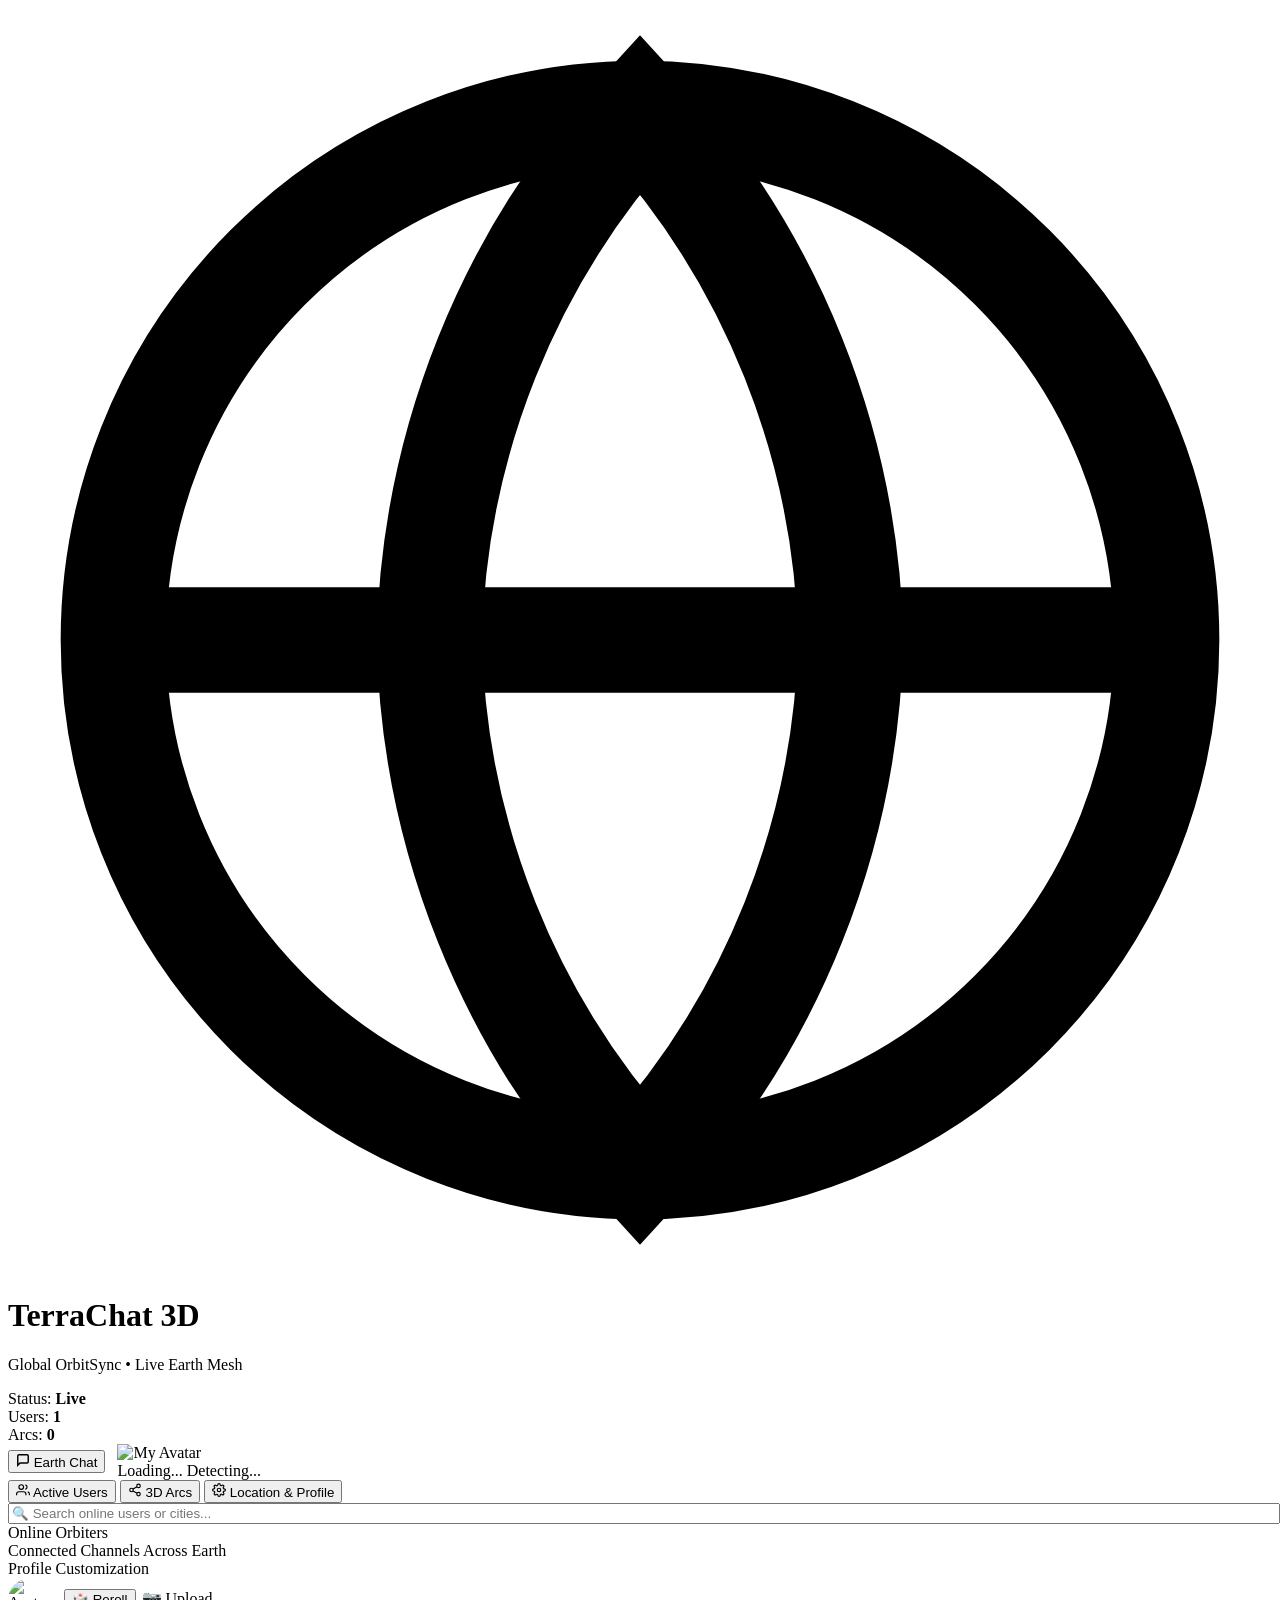
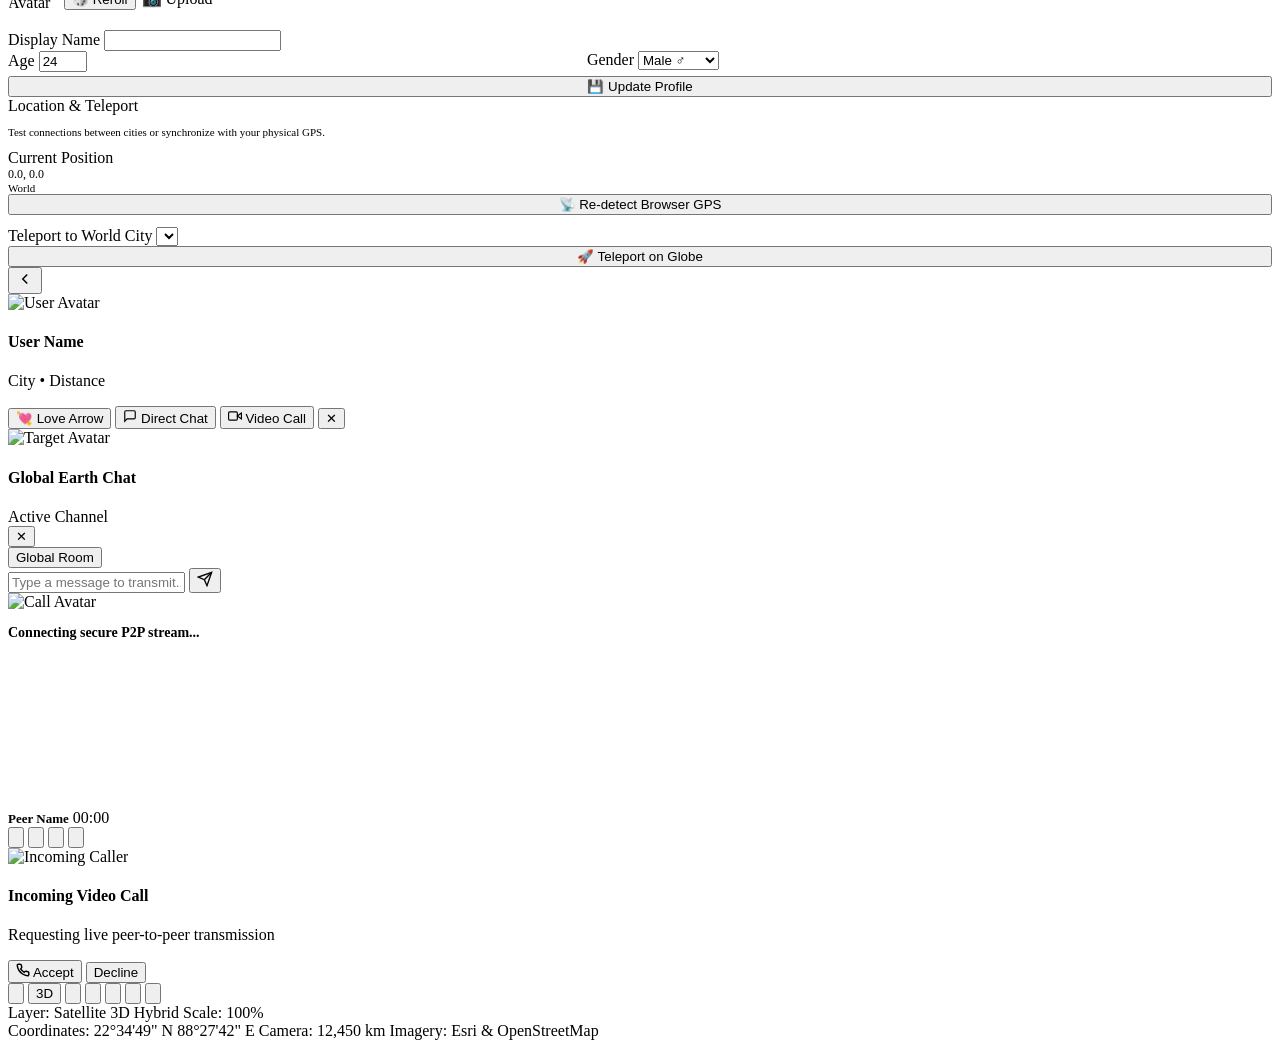
==== src/main/resources/templates/index.html @ a9d23e07 "first commit" ====
<!DOCTYPE html>
<html lang="en" xmlns:th="http://www.thymeleaf.org">
<head>
  <meta charset="UTF-8">
  <meta name="viewport" content="width=device-width, initial-scale=1.0">
  <title>TerraChat 3D • Live Earth WebChat & Video Call</title>
  <meta name="description" content="Real-time 3D Earth globe communication web app with live GPS/IP user pins, animated connection arcs, private text chat, and WebRTC video calling.">

  <!-- Google Fonts -->
  <link rel="preconnect" href="https://fonts.googleapis.com">
  <link rel="preconnect" href="https://fonts.gstatic.com" crossorigin>
  <link href="https://fonts.googleapis.com/css2?family=JetBrains+Mono:wght@400;600;700&family=Outfit:wght@300;400;500;600;700;800&display=swap" rel="stylesheet">

  <!-- MapLibre GL CSS for 3D Globe -->
  <link rel="stylesheet" href="https://unpkg.com/maplibre-gl@5.1.0/dist/maplibre-gl.css">

  <!-- App Stylesheet -->
  <link rel="stylesheet" th:href="@{/css/app.css?v=love8}" href="/css/app.css?v=love8">
</head>
<body>

  <!-- Background Space Canvas -->
  <div id="stars-bg"></div>

  <!-- 3D Globe WebGL Container -->
  <div id="globe-container"></div>

  <!-- UI Overlay Layer -->
  <div class="ui-layer">

    <!-- Top Header Navigation Bar -->
    <header class="header-bar pointer-auto">
      <div class="brand-section">
        <div class="brand-icon-wrap">
          <svg viewBox="0 0 24 24" fill="none" stroke="currentColor" stroke-width="2">
            <circle cx="12" cy="12" r="10"></circle>
            <line x1="2" y1="12" x2="22" y2="12"></line>
            <path d="M12 2a15.3 15.3 0 0 1 4 10 15.3 15.3 0 0 1-4 10 15.3 15.3 0 0 1-4-10 15.3 15.3 0 0 1 4-10z"></path>
          </svg>
        </div>
        <div>
          <h1 class="brand-title">TerraChat 3D</h1>
          <p class="brand-tagline">Global OrbitSync • Live Earth Mesh</p>
        </div>
      </div>

      <!-- Stats Indicators -->
      <div class="header-stats">
        <div class="stat-pill" title="Active WebSocket Connection">
          <div id="ws-conn-indicator" class="stat-indicator live"></div>
          <span>Status: <strong class="stat-value">Live</strong></span>
        </div>
        <div class="stat-pill" title="Live Users on Earth">
          <div class="stat-indicator live"></div>
          <span>Users: <strong id="count-online-users" class="stat-value" th:text="${totalUsers}">1</strong></span>
        </div>
        <div class="stat-pill" title="Active 3D Connection Arcs">
          <div class="stat-indicator arcs"></div>
          <span>Arcs: <strong id="count-active-links" class="stat-value" th:text="${totalLinks}">0</strong></span>
        </div>
      </div>

      <!-- Right Header Actions -->
      <div style="display: flex; align-items: center; gap: 12px;">
        <button id="btn-open-global-chat" class="btn btn-primary btn-sm" title="Open Global Earth Chat">
          <svg width="14" height="14" viewBox="0 0 24 24" fill="none" stroke="currentColor" stroke-width="2.5">
            <path d="M21 15a2 2 0 0 1-2 2H7l-4 4V5a2 2 0 0 1 2-2h14a2 2 0 0 1 2 2z"></path>
          </svg>
          Earth Chat
        </button>

        <div class="my-profile-pill" id="header-my-profile" title="Click to view/edit your identity">
          <img id="my-avatar-top" src="" alt="My Avatar">
          <div class="user-info">
            <span id="my-name-top" class="user-name">Loading...</span>
            <span id="my-city-top" class="user-city">Detecting...</span>
          </div>
        </div>
      </div>
    </header>

    <!-- Left Collapsible Sidebar / HUD Drawer -->
    <aside class="sidebar-panel pointer-auto" id="sidebar-panel">
      <!-- Sidebar Navigation Tabs -->
      <nav class="sidebar-tabs">
        <button class="sidebar-tab active" data-tab="tab-users">
          <svg width="14" height="14" viewBox="0 0 24 24" fill="none" stroke="currentColor" stroke-width="2">
            <path d="M17 21v-2a4 4 0 0 0-4-4H5a4 4 0 0 0-4 4v2"></path>
            <circle cx="9" cy="7" r="4"></circle>
            <path d="M23 21v-2a4 4 0 0 0-3-3.87"></path>
            <path d="M16 3.13a4 4 0 0 1 0 7.75"></path>
          </svg>
          Active Users
        </button>
        <button class="sidebar-tab" data-tab="tab-links">
          <svg width="14" height="14" viewBox="0 0 24 24" fill="none" stroke="currentColor" stroke-width="2">
            <circle cx="18" cy="5" r="3"></circle>
            <circle cx="6" cy="12" r="3"></circle>
            <circle cx="18" cy="19" r="3"></circle>
            <line x1="8.59" y1="13.51" x2="15.42" y2="17.49"></line>
            <line x1="15.41" y1="6.51" x2="8.59" y2="10.49"></line>
          </svg>
          3D Arcs
        </button>
        <button class="sidebar-tab" data-tab="tab-profile">
          <svg width="14" height="14" viewBox="0 0 24 24" fill="none" stroke="currentColor" stroke-width="2">
            <circle cx="12" cy="12" r="3"></circle>
            <path d="M19.4 15a1.65 1.65 0 0 0 .33 1.82l.06.06a2 2 0 0 1 0 2.83 2 2 0 0 1-2.83 0l-.06-.06a1.65 1.65 0 0 0-1.82-.33 1.65 1.65 0 0 0-1 1.51V21a2 2 0 0 1-2 2 2 2 0 0 1-2-2v-.09A1.65 1.65 0 0 0 9 19.4a1.65 1.65 0 0 0-1.82.33l-.06.06a2 2 0 0 1-2.83 0 2 2 0 0 1 0-2.83l.06-.06a1.65 1.65 0 0 0 .33-1.82 1.65 1.65 0 0 0-1.51-1H3a2 2 0 0 1-2-2 2 2 0 0 1 2-2h.09A1.65 1.65 0 0 0 4.6 9a1.65 1.65 0 0 0-.33-1.82l-.06-.06a2 2 0 0 1 0-2.83 2 2 0 0 1 2.83 0l.06.06a1.65 1.65 0 0 0 1.82.33H9a1.65 1.65 0 0 0 1-1.51V3a2 2 0 0 1 2-2 2 2 0 0 1 2 2v.09a1.65 1.65 0 0 0 1 1.51 1.65 1.65 0 0 0 1.82-.33l.06-.06a2 2 0 0 1 2.83 0 2 2 0 0 1 0 2.83l-.06.06a1.65 1.65 0 0 0-.33 1.82V9a1.65 1.65 0 0 0 1.51 1H21a2 2 0 0 1 2 2 2 2 0 0 1-2 2h-.09a1.65 1.65 0 0 0-1.51 1z"></path>
          </svg>
          Location & Profile
        </button>
      </nav>

      <!-- TAB 1: Active Users -->
      <div class="tab-content active" id="tab-users">
        <div>
          <input type="text" id="user-search-input" class="form-input" style="width:100%;" placeholder="🔍 Search online users or cities...">
        </div>
        <div class="section-title">Online Orbiters</div>
        <div id="user-list-container" class="user-list">
          <!-- Populated dynamically via app.js -->
        </div>
      </div>

      <!-- TAB 2: Active 3D Arcs (Links) -->
      <div class="tab-content" id="tab-links">
        <div class="section-title">Connected Channels Across Earth</div>
        <div id="link-list-container" class="link-list">
          <!-- Populated dynamically via app.js -->
        </div>
      </div>

      <!-- TAB 3: Location & Profile Teleport -->
      <div class="tab-content" id="tab-profile">
        <div class="teleport-card">
          <div class="section-title">Profile Customization</div>
          <div style="display: flex; align-items: center; gap: 12px; margin-bottom: 8px;">
            <img id="profile-avatar-img" src="" alt="Avatar" style="width: 44px; height: 44px; border-radius: 50%; border: 2px solid var(--accent-cyan); object-fit: cover;">
            <div style="display: flex; gap: 6px;">
              <button id="btn-random-avatar" class="btn btn-secondary btn-sm" title="Reroll Avatar">🎲 Reroll</button>
              <label class="btn btn-secondary btn-sm" style="margin:0; cursor:pointer;" title="Upload custom photo">
                📷 Upload
                <input type="file" id="profile-file-upload" accept="image/*" style="display: none;">
              </label>
            </div>
          </div>
          <div class="form-group">
            <label class="form-label" for="profile-name-input">Display Name</label>
            <input type="text" id="profile-name-input" class="form-input" maxlength="24">
          </div>
          <div style="display: flex; gap: 8px;">
            <div class="form-group" style="flex: 1;">
              <label class="form-label" for="profile-age-input">Age</label>
              <input type="number" id="profile-age-input" class="form-input" min="18" max="99" value="24">
            </div>
            <div class="form-group" style="flex: 1.2;">
              <label class="form-label" for="profile-gender-select">Gender</label>
              <select id="profile-gender-select" class="form-select">
                <option value="MALE">Male ♂</option>
                <option value="FEMALE">Female ♀</option>
              </select>
            </div>
          </div>
          <button id="btn-save-profile" class="btn btn-primary btn-sm" style="width: 100%; margin-top: 4px;">💾 Update Profile</button>
        </div>

        <div class="teleport-card">
          <div class="section-title">Location & Teleport</div>
          <p style="font-size: 11px; color: var(--text-secondary);">
            Test connections between cities or synchronize with your physical GPS.
          </p>
          <div class="form-group">
            <span class="form-label">Current Position</span>
            <div style="font-family: var(--font-mono); font-size: 12px; color: var(--accent-cyan);" id="profile-coords-display">0.0, 0.0</div>
            <div style="font-size: 11px; color: var(--text-muted);" id="profile-city-display">World</div>
          </div>
          <button id="btn-detect-gps" class="btn btn-secondary btn-sm" style="width: 100%;">
            📡 Re-detect Browser GPS
          </button>
          <hr style="border: none; border-top: 1px solid var(--border-subtle); margin: 6px 0;">
          <div class="form-group">
            <label class="form-label" for="select-teleport-city">Teleport to World City</label>
            <select id="select-teleport-city" class="form-select">
              <!-- Populated dynamically with global cities -->
            </select>
          </div>
          <button id="btn-teleport" class="btn btn-primary btn-sm" style="width: 100%;">
            🚀 Teleport on Globe
          </button>
        </div>
      </div>
    </aside>

    <!-- Sidebar Toggle Button -->
    <button class="sidebar-toggle-btn pointer-auto" id="sidebar-toggle-btn" title="Toggle Navigation Panel">
      <svg width="18" height="18" viewBox="0 0 24 24" fill="none" stroke="currentColor" stroke-width="2">
        <polyline points="15 18 9 12 15 6"></polyline>
      </svg>
    </button>

    <!-- Floating Target User Focus Modal (when user clicks pin on globe) -->
    <div class="target-focus-modal pointer-auto" id="target-focus-modal">
      <div class="target-modal-profile">
        <img id="target-modal-avatar" class="target-modal-avatar" src="" alt="User Avatar">
        <div class="target-modal-details">
          <h4 id="target-modal-name">User Name</h4>
          <p id="target-modal-location">City • Distance</p>
        </div>
      </div>
      <div class="target-modal-actions">
        <button id="target-modal-love-btn" class="btn btn-love btn-sm" title="Shoot Cupid Love Arrow">
          💘 Love Arrow
        </button>
        <button id="target-modal-chat-btn" class="btn btn-secondary btn-sm">
          <svg width="14" height="14" viewBox="0 0 24 24" fill="none" stroke="currentColor" stroke-width="2">
            <path d="M21 15a2 2 0 0 1-2 2H7l-4 4V5a2 2 0 0 1 2-2h14a2 2 0 0 1 2 2z"></path>
          </svg>
          Direct Chat
        </button>
        <button id="target-modal-call-btn" class="btn btn-video btn-sm">
          <svg width="14" height="14" viewBox="0 0 24 24" fill="none" stroke="currentColor" stroke-width="2">
            <polygon points="23 7 16 12 23 17 23 7"></polygon>
            <rect x="1" y="5" width="15" height="14" rx="2" ry="2"></rect>
          </svg>
          Video Call
        </button>
        <button id="target-modal-close-btn" class="btn btn-secondary btn-sm btn-icon" title="Dismiss">
          ✕
        </button>
      </div>
    </div>

    <!-- Chat Drawer / Dock (Right Side) -->
    <div class="chat-drawer pointer-auto" id="chat-drawer">
      <div class="chat-header">
        <div class="chat-target-info">
          <img id="chat-target-avatar" class="chat-target-avatar" src="" alt="Target Avatar">
          <div class="chat-target-text">
            <h4 id="chat-target-name">Global Earth Chat</h4>
            <span id="chat-target-sub">Active Channel</span>
          </div>
        </div>
        <button class="chat-close-btn" id="chat-close-btn" title="Close Chat">✕</button>
      </div>

      <div class="chat-tabs">
        <button class="chat-tab-btn active" id="chat-tab-global">Global Room</button>
        <button class="chat-tab-btn" id="chat-tab-direct" style="display: none;">Direct</button>
      </div>

      <div class="chat-messages-container" id="chat-messages-container">
        <!-- Message bubbles populated here -->
      </div>

      <div class="chat-input-box">
        <input type="text" id="chat-input-field" class="chat-input-field" placeholder="Type a message to transmit..." autocomplete="off">
        <button id="chat-send-btn" class="btn btn-primary btn-icon" title="Send Message">
          <svg width="16" height="16" viewBox="0 0 24 24" fill="none" stroke="currentColor" stroke-width="2">
            <line x1="22" y1="2" x2="11" y2="13"></line>
            <polygon points="22 2 15 22 11 13 2 9 22 2"></polygon>
          </svg>
        </button>
      </div>
    </div>

    <!-- WebRTC Video Call Floating Modal -->
    <div class="video-call-modal pointer-auto" id="video-call-modal">
      <div class="video-viewport">
        <!-- Remote Video Stream -->
        <video id="remote-video" autoplay playsinline style="display: none;"></video>

        <!-- Placeholder when waiting for remote video -->
        <div class="video-placeholder" id="remote-placeholder">
          <img class="video-placeholder-avatar" src="https://api.dicebear.com/7.x/bottts/svg?seed=OrbitCall" alt="Call Avatar">
          <p style="font-size: 14px; font-weight: 600;">Connecting secure P2P stream...</p>
        </div>

        <!-- Local Video PiP Preview -->
        <div class="local-video-pip">
          <video id="local-video" autoplay playsinline muted></video>
        </div>

        <!-- Top In-Call Header -->
        <div class="video-header">
          <div class="call-peer-info">
            <span id="call-peer-name" style="font-weight: 600; font-size: 13px;">Peer Name</span>
            <span id="call-timer" class="call-timer">00:00</span>
          </div>
        </div>
      </div>

      <!-- Bottom In-Call Controls -->
      <div class="video-controls-bar">
        <button class="video-ctrl-btn" id="btn-mute-audio" title="Mute/Unmute Audio">
          <svg viewBox="0 0 24 24" fill="none" stroke="currentColor" stroke-width="2">
            <path d="M12 1a3 3 0 0 0-3 3v8a3 3 0 0 0 6 0V4a3 3 0 0 0-3-3z"></path>
            <path d="M19 10v2a7 7 0 0 1-14 0v-2"></path>
            <line x1="12" y1="19" x2="12" y2="23"></line>
            <line x1="8" y1="23" x2="16" y2="23"></line>
          </svg>
        </button>

        <button class="video-ctrl-btn" id="btn-toggle-video" title="Toggle Camera">
          <svg viewBox="0 0 24 24" fill="none" stroke="currentColor" stroke-width="2">
            <polygon points="23 7 16 12 23 17 23 7"></polygon>
            <rect x="1" y="5" width="15" height="14" rx="2" ry="2"></rect>
          </svg>
        </button>

        <button class="video-ctrl-btn" id="btn-screen-share" title="Share Screen">
          <svg viewBox="0 0 24 24" fill="none" stroke="currentColor" stroke-width="2">
            <rect x="2" y="3" width="20" height="14" rx="2" ry="2"></rect>
            <line x1="8" y1="21" x2="16" y2="21"></line>
            <line x1="12" y1="17" x2="12" y2="21"></line>
          </svg>
        </button>

        <button class="video-ctrl-btn end-call" id="btn-end-call" title="End Call">
          <svg viewBox="0 0 24 24" fill="none" stroke="currentColor" stroke-width="2">
            <path d="M10.68 13.31a16 16 0 0 0 3.41 2.6l1.27-1.27a2 2 0 0 1 2.11-.45 12.84 12.84 0 0 0 2.81.7 2 2 0 0 1 1.72 2v3a2 2 0 0 1-2.18 2 19.79 19.79 0 0 1-8.63-3.07 19.42 19.42 0 0 1-3.33-2.67m-2.67-3.34a19.79 19.79 0 0 1-3.07-8.63A2 2 0 0 1 4.11 2h3a2 2 0 0 1 2 1.72 12.84 12.84 0 0 0 .7 2.81 2 2 0 0 1-.45 2.11L8.09 9.91"></path>
            <line x1="23" y1="1" x2="1" y2="23"></line>
          </svg>
        </button>
      </div>
    </div>

    <!-- Incoming Call Alert Modal -->
    <div class="incoming-call-modal pointer-auto" id="incoming-call-modal">
      <img id="incoming-caller-avatar" class="incoming-caller-avatar" src="" alt="Incoming Caller">
      <div class="incoming-caller-info">
        <h4 id="incoming-caller-name">Incoming Video Call</h4>
        <p id="incoming-caller-location">Requesting live peer-to-peer transmission</p>
      </div>
      <div class="incoming-actions">
        <button id="btn-accept-call" class="btn btn-video btn-sm">
          <svg width="14" height="14" viewBox="0 0 24 24" fill="none" stroke="currentColor" stroke-width="2.5">
            <path d="M22 16.92v3a2 2 0 0 1-2.18 2 19.79 19.79 0 0 1-8.63-3.07 19.5 19.5 0 0 1-6-6 19.79 19.79 0 0 1-3.07-8.67A2 2 0 0 1 4.11 2h3a2 2 0 0 1 2 1.72 12.84 12.84 0 0 0 .7 2.81 2 2 0 0 1-.45 2.11L8.09 9.91a16 16 0 0 0 6 6l1.27-1.27a2 2 0 0 1 2.11-.45 12.84 12.84 0 0 0 2.81.7A2 2 0 0 1 22 16.92z"></path>
          </svg>
          Accept
        </button>
        <button id="btn-reject-call" class="btn btn-danger btn-sm">
          Decline
        </button>
      </div>
    </div>

    <!-- Google Earth Navigation Controls (Bottom-Right) -->
    <div class="earth-nav-controls pointer-auto">
      <div class="earth-control-group">
        <button class="earth-ctrl-btn" id="earth-ctrl-compass" title="Orient North / Reset Bearing">
          <svg viewBox="0 0 24 24" fill="none" stroke="currentColor" stroke-width="2">
            <polygon points="12 2 19 21 12 17 5 21 12 2"></polygon>
          </svg>
        </button>
        <button class="earth-ctrl-btn" id="earth-ctrl-3d" title="Toggle 2D / 3D Perspective">
          3D
        </button>
        <button class="earth-ctrl-btn active" id="earth-ctrl-spin" title="Toggle Earth Auto-Rotation">
          <svg viewBox="0 0 24 24" fill="none" stroke="currentColor" stroke-width="2">
            <path d="M21.5 2v6h-6M21.34 15.57a10 10 0 1 1-.57-8.38l5.67-5.67"></path>
          </svg>
        </button>
        <button class="earth-ctrl-btn" id="earth-ctrl-layers" title="Switch Layer (Satellite Hybrid / Satellite / OSM / Night)">
          <svg viewBox="0 0 24 24" fill="none" stroke="currentColor" stroke-width="2">
            <polygon points="12 2 2 7 12 12 22 7 12 2"></polygon>
            <polyline points="2 17 12 22 22 17"></polyline>
            <polyline points="2 12 12 17 22 12"></polyline>
          </svg>
        </button>
        <button class="earth-ctrl-btn" id="earth-ctrl-my-loc" title="Focus My Location">
          <svg viewBox="0 0 24 24" fill="none" stroke="currentColor" stroke-width="2">
            <circle cx="12" cy="12" r="3"></circle>
            <path d="M12 2v3m0 14v3M2 12h3m14 0h3"></path>
          </svg>
        </button>
        <button class="earth-ctrl-btn" id="earth-ctrl-zoomin" title="Zoom In (+)">
          <svg viewBox="0 0 24 24" fill="none" stroke="currentColor" stroke-width="2">
            <line x1="12" y1="5" x2="12" y2="19"></line>
            <line x1="5" y1="12" x2="19" y2="12"></line>
          </svg>
        </button>
        <button class="earth-ctrl-btn" id="earth-ctrl-zoomout" title="Zoom Out (-)">
          <svg viewBox="0 0 24 24" fill="none" stroke="currentColor" stroke-width="2">
            <line x1="5" y1="12" x2="19" y2="12"></line>
          </svg>
        </button>
      </div>
    </div>

    <!-- Google Earth Bottom Status Bar -->
    <footer class="earth-status-bar pointer-auto">
      <div class="earth-status-left">
        <span class="earth-status-item">
          Layer: <span id="status-layer-mode" class="earth-status-value">Satellite 3D Hybrid</span>
        </span>
        <span class="earth-status-item">
          Scale: <span class="earth-status-value">100%</span>
        </span>
      </div>
      <div class="earth-status-center">
        <span class="earth-status-item">
          Coordinates: <span id="status-coords" class="earth-status-value">22°34'49" N  88°27'42" E</span>
        </span>
        <span class="earth-status-item">
          Camera: <span id="status-altitude" class="earth-status-value">12,450 km</span>
        </span>
        <span class="earth-status-item" style="color: var(--text-muted);">
          Imagery: Esri & OpenStreetMap
        </span>
      </div>
    </footer>

    <!-- First-Time Cosmic Identity Setup Modal -->
    <div class="identity-setup-backdrop" id="modal-identity-setup" style="display: none;">
      <div class="identity-setup-card">
        <div class="identity-setup-header">
          <div class="identity-badge-icon">💘</div>
          <h3>Cosmic Identity Setup</h3>
          <p>Join the 3D Earth Live Mesh with your personalized orbiter profile.</p>
        </div>

        <div class="identity-avatar-section">
          <div class="identity-avatar-preview-wrap">
            <img id="setup-avatar-preview" src="https://api.dicebear.com/7.x/bottts/svg?seed=CosmicOrbiter" alt="Avatar Preview">
            <div class="setup-gender-indicator" id="setup-gender-badge">♂</div>
          </div>
          <div class="identity-avatar-buttons">
            <button id="btn-setup-reroll" type="button" class="btn btn-secondary btn-sm">🎲 Reroll Avatar</button>
            <label class="btn btn-secondary btn-sm" style="margin:0; cursor:pointer;" title="Upload custom photo">
              📷 Upload Image
              <input type="file" id="setup-image-upload" accept="image/*" style="display: none;">
            </label>
          </div>
        </div>

        <form id="form-identity-setup">
          <div class="form-group">
            <label class="form-label" for="setup-input-name">Display Name</label>
            <input type="text" id="setup-input-name" class="form-input" placeholder="e.g. AstroRomeo" required maxlength="24">
          </div>

          <div style="display: flex; gap: 12px;">
            <div class="form-group" style="flex: 1;">
              <label class="form-label" for="setup-input-age">Age</label>
              <input type="number" id="setup-input-age" class="form-input" min="18" max="99" value="24" required>
            </div>
            <div class="form-group" style="flex: 1.5;">
              <label class="form-label">Gender</label>
              <div class="gender-toggle-group">
                <button type="button" class="gender-btn active" data-gender="MALE" id="btn-gender-male">
                  ♂ Male
                </button>
                <button type="button" class="gender-btn" data-gender="FEMALE" id="btn-gender-female">
                  ♀ Female
                </button>
              </div>
            </div>
          </div>

          <button type="submit" id="btn-setup-submit" class="btn btn-primary" style="width: 100%; margin-top: 10px; font-weight: 700; font-size: 14px;">
            🚀 Launch Into Earth Orbit
          </button>
        </form>
      </div>
    </div>

    <!-- Toast Notifications Container -->
    <div class="toast-container" id="toast-container"></div>

  </div>

  <!-- CDN Dependencies -->
  <!-- 1. MapLibre GL JS (v5 with 3D Globe Projection & Deep Zoom Multi-Tile Pyramid) -->
  <script src="https://unpkg.com/maplibre-gl@5.1.0/dist/maplibre-gl.js"></script>
  <!-- 2. Turf.js for Geodesic Great Circle 3D Arcs -->
  <script src="https://cdnjs.cloudflare.com/ajax/libs/Turf.js/6.5.0/turf.min.js"></script>
  <!-- 3. SockJS & STOMP Protocol for Spring Boot WebSockets -->
  <script src="https://cdnjs.cloudflare.com/ajax/libs/sockjs-client/1.6.1/sockjs.min.js"></script>
  <script src="https://cdnjs.cloudflare.com/ajax/libs/stomp.js/2.3.3/stomp.min.js"></script>

  <!-- Modular Application Scripts -->
  <script th:src="@{/js/geo-location.js?v=love8}" src="/js/geo-location.js?v=love8"></script>
  <script th:src="@{/js/globe-manager.js?v=love8}" src="/js/globe-manager.js?v=love8"></script>
  <script th:src="@{/js/websocket-client.js?v=love8}" src="/js/websocket-client.js?v=love8"></script>
  <script th:src="@{/js/chat.js?v=love8}" src="/js/chat.js?v=love8"></script>
  <script th:src="@{/js/webrtc-call.js?v=love8}" src="/js/webrtc-call.js?v=love8"></script>
  <script th:src="@{/js/app.js?v=love8}" src="/js/app.js?v=love8"></script>
</body>
</html>
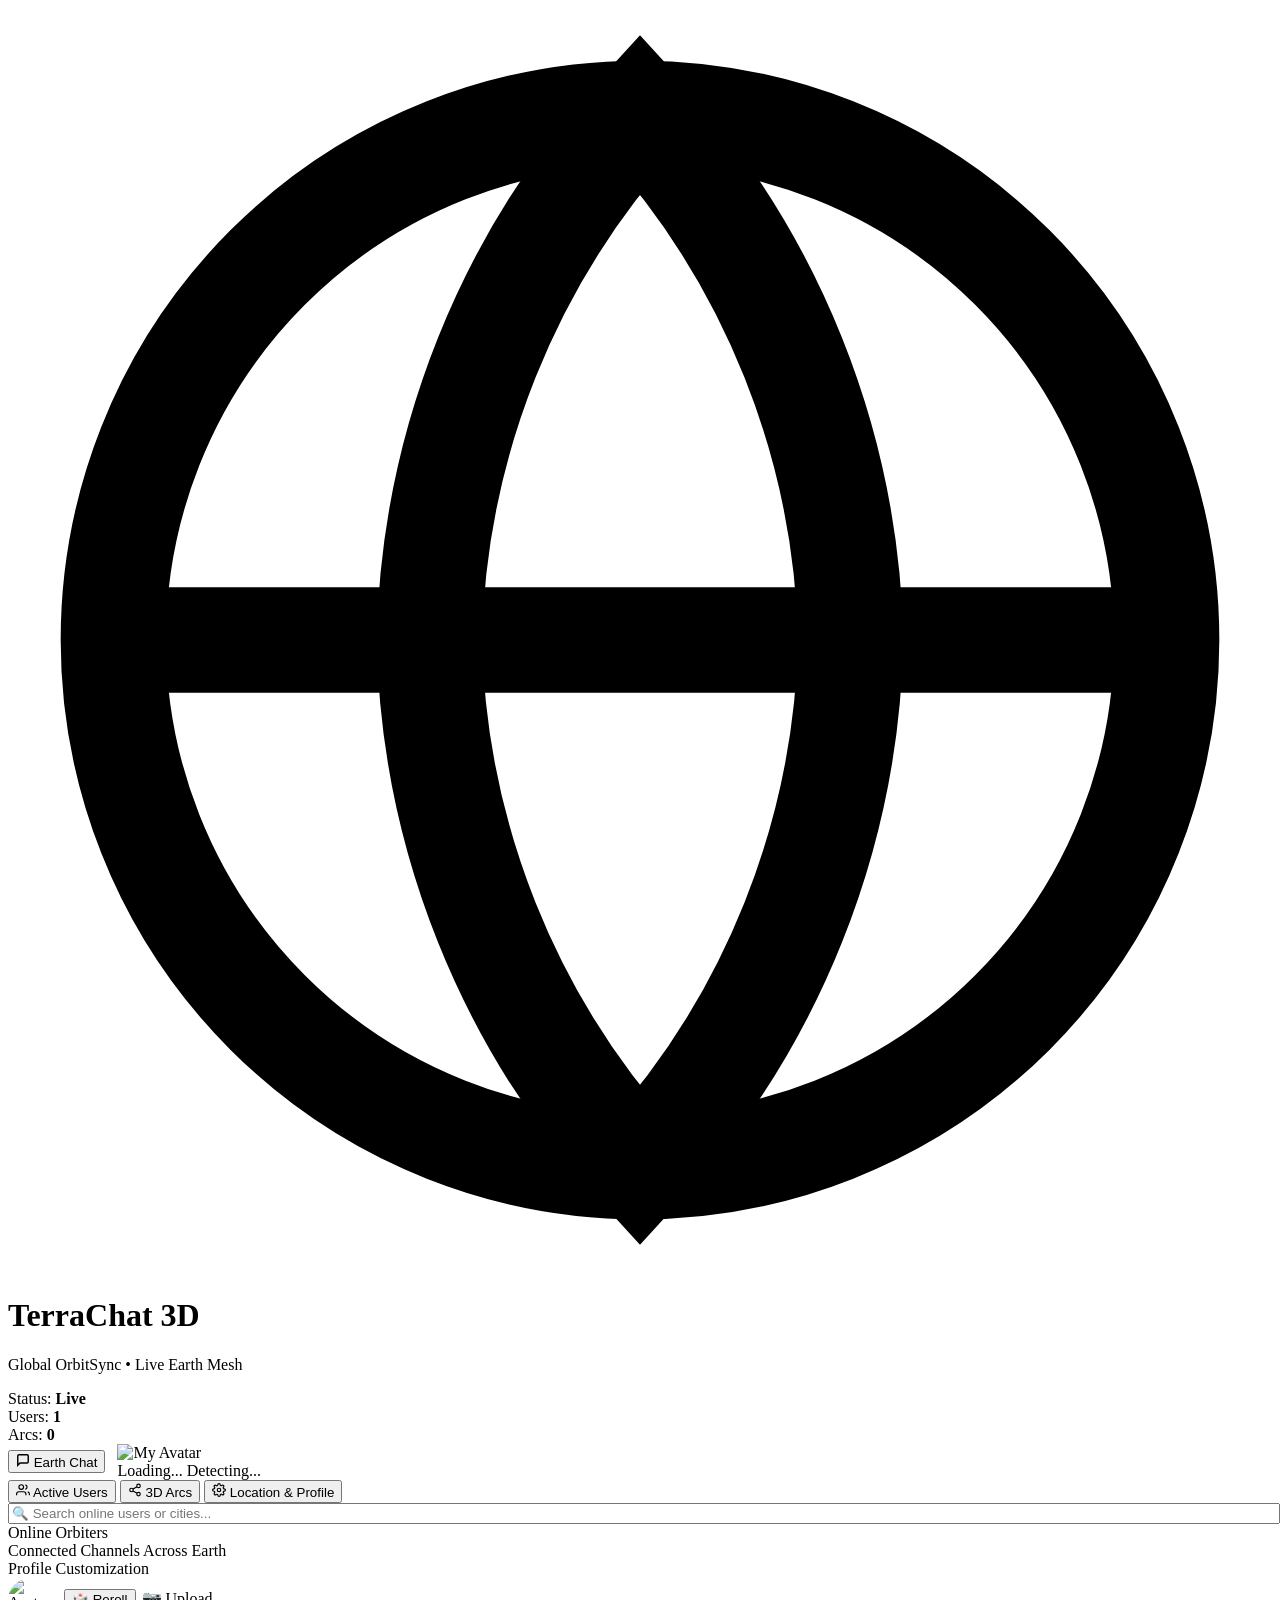
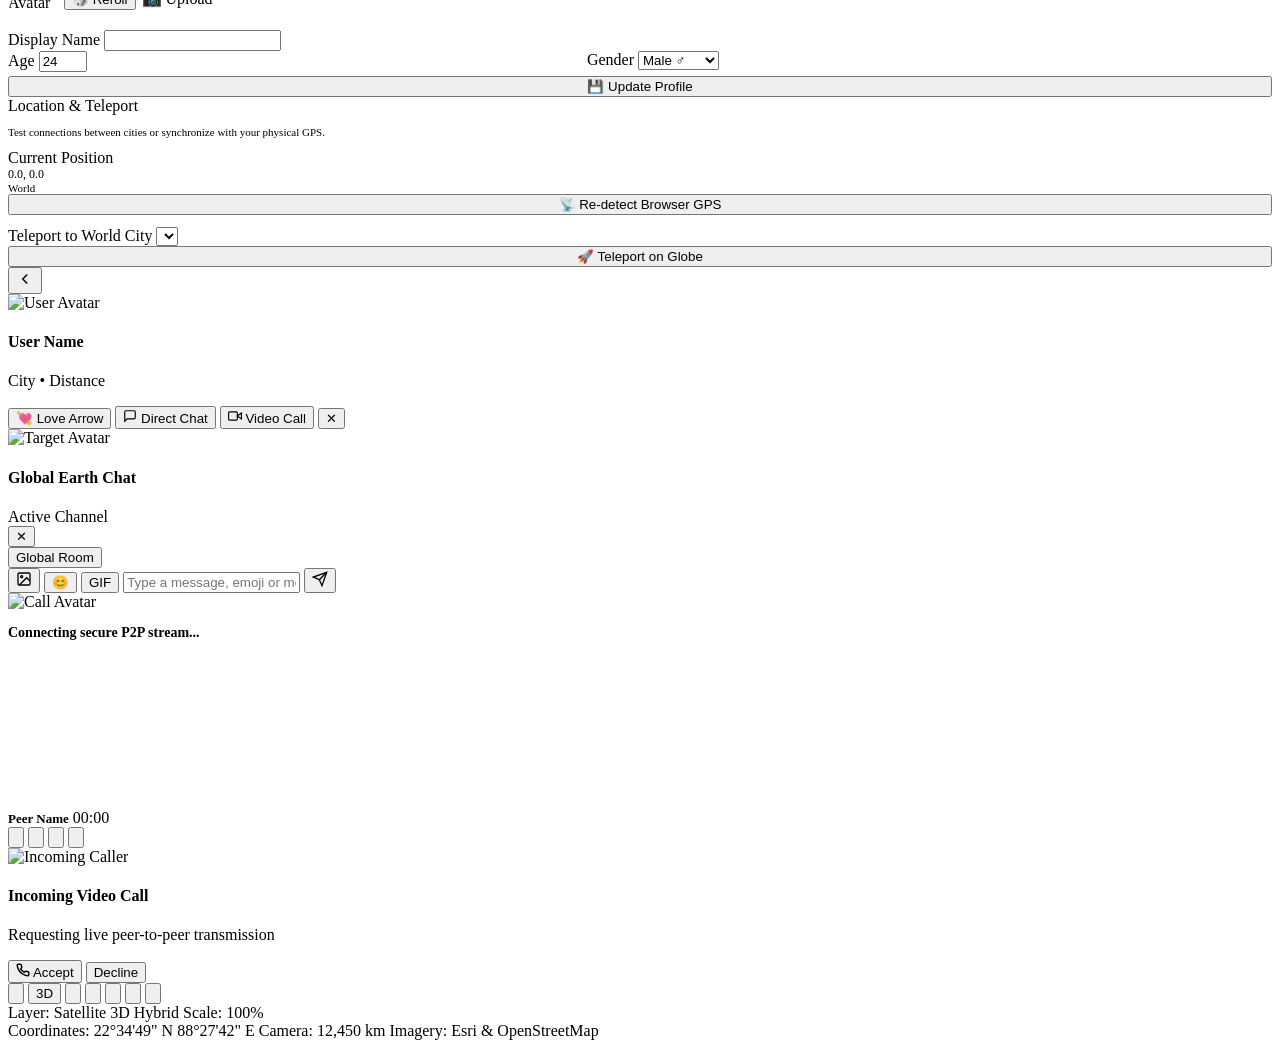
==== commit ce8ab267: "Add image upload, emoji picker, curated meme GIFs, and Lightbox zoom modal to Earth Chat" ====
--- a/src/main/resources/templates/index.html
+++ b/src/main/resources/templates/index.html
@@ -15,7 +15,7 @@
   <link rel="stylesheet" href="https://unpkg.com/maplibre-gl@5.1.0/dist/maplibre-gl.css">
 
   <!-- App Stylesheet -->
-  <link rel="stylesheet" th:href="@{/css/app.css?v=love8}" href="/css/app.css?v=love8">
+  <link rel="stylesheet" th:href="@{/css/app.css?v=love10}" href="/css/app.css?v=love10">
 </head>
 <body>
 
@@ -252,8 +252,72 @@
         <!-- Message bubbles populated here -->
       </div>
 
+      <!-- Staged Media Preview Bar -->
+      <div class="chat-media-preview-bar" id="chat-media-preview-bar" style="display: none;">
+        <div class="chat-preview-thumbnail-wrap">
+          <img id="chat-preview-img" src="" alt="Media Preview">
+          <button type="button" class="chat-preview-remove-btn" id="chat-preview-remove-btn" title="Remove staged media">✕</button>
+        </div>
+        <div class="chat-preview-info">
+          <span id="chat-preview-type" class="chat-preview-badge">GIF MEME</span>
+          <span id="chat-preview-name" class="chat-preview-filename">Ready to transmit</span>
+        </div>
+      </div>
+
+      <!-- Emoji Picker Popover -->
+      <div class="chat-popover chat-emoji-popover" id="chat-emoji-popover" style="display: none;">
+        <div class="popover-header">
+          <span>🚀 Cosmic & Reaction Emojis</span>
+          <button type="button" class="popover-close-btn" id="emoji-close-btn">✕</button>
+        </div>
+        <div class="emoji-category-tabs">
+          <button type="button" class="emoji-cat-btn active" data-cat="memes">😂 Memes</button>
+          <button type="button" class="emoji-cat-btn" data-cat="cosmic">🚀 Cosmic</button>
+          <button type="button" class="emoji-cat-btn" data-cat="love">💖 Love</button>
+          <button type="button" class="emoji-cat-btn" data-cat="vibes">🔥 Vibes</button>
+        </div>
+        <div class="emoji-grid" id="emoji-grid">
+          <!-- Populated by chat.js -->
+        </div>
+      </div>
+
+      <!-- Meme GIF Picker Popover -->
+      <div class="chat-popover chat-gif-popover" id="chat-gif-popover" style="display: none;">
+        <div class="popover-header">
+          <span>🎭 Meme GIFs & Reactions</span>
+          <button type="button" class="popover-close-btn" id="gif-close-btn">✕</button>
+        </div>
+        <div class="gif-search-bar">
+          <svg width="14" height="14" viewBox="0 0 24 24" fill="none" stroke="currentColor" stroke-width="2"><circle cx="11" cy="11" r="8"/><line x1="21" y1="21" x2="16.65" y2="16.65"/></svg>
+          <input type="text" id="gif-search-input" placeholder="Search memes (e.g. cat, doge, pop, dance)..." autocomplete="off">
+        </div>
+        <div class="gif-grid" id="gif-grid">
+          <!-- Curated GIFs populated by chat.js -->
+        </div>
+      </div>
+
       <div class="chat-input-box">
-        <input type="text" id="chat-input-field" class="chat-input-field" placeholder="Type a message to transmit..." autocomplete="off">
+        <!-- Hidden file input for images & gifs -->
+        <input type="file" id="chat-file-input" accept="image/*,.gif" style="display: none;">
+
+        <button type="button" id="chat-img-btn" class="chat-tool-btn" title="Upload Image or GIF">
+          <svg width="16" height="16" viewBox="0 0 24 24" fill="none" stroke="currentColor" stroke-width="2">
+            <rect x="3" y="3" width="18" height="18" rx="2" ry="2"></rect>
+            <circle cx="8.5" cy="8.5" r="1.5"></circle>
+            <polyline points="21 15 16 10 5 21"></polyline>
+          </svg>
+        </button>
+
+        <button type="button" id="chat-emoji-btn" class="chat-tool-btn" title="Add Emoji">
+          😊
+        </button>
+
+        <button type="button" id="chat-gif-btn" class="chat-tool-btn gif-btn" title="Send Meme GIF">
+          GIF
+        </button>
+
+        <input type="text" id="chat-input-field" class="chat-input-field" placeholder="Type a message, emoji or meme..." autocomplete="off">
+
         <button id="chat-send-btn" class="btn btn-primary btn-icon" title="Send Message">
           <svg width="16" height="16" viewBox="0 0 24 24" fill="none" stroke="currentColor" stroke-width="2">
             <line x1="22" y1="2" x2="11" y2="13"></line>
@@ -411,8 +475,8 @@
     </footer>
 
     <!-- First-Time Cosmic Identity Setup Modal -->
-    <div class="identity-setup-backdrop" id="modal-identity-setup" style="display: none;">
-      <div class="identity-setup-card">
+    <div class="identity-setup-backdrop pointer-auto" id="modal-identity-setup" style="display: none;">
+      <div class="identity-setup-card pointer-auto">
         <div class="identity-setup-header">
           <div class="identity-badge-icon">💘</div>
           <h3>Cosmic Identity Setup</h3>
@@ -464,6 +528,15 @@
       </div>
     </div>
 
+    <!-- Media Lightbox / Zoom Modal -->
+    <div class="image-lightbox-modal pointer-auto" id="image-lightbox-modal" style="display: none;">
+      <button class="lightbox-close-btn" id="lightbox-close-btn" title="Close">✕</button>
+      <div class="lightbox-content">
+        <img id="lightbox-img" src="" alt="Full Resolution Media">
+        <div id="lightbox-caption" class="lightbox-caption"></div>
+      </div>
+    </div>
+
     <!-- Toast Notifications Container -->
     <div class="toast-container" id="toast-container"></div>
 
@@ -479,11 +552,11 @@
   <script src="https://cdnjs.cloudflare.com/ajax/libs/stomp.js/2.3.3/stomp.min.js"></script>
 
   <!-- Modular Application Scripts -->
-  <script th:src="@{/js/geo-location.js?v=love8}" src="/js/geo-location.js?v=love8"></script>
-  <script th:src="@{/js/globe-manager.js?v=love8}" src="/js/globe-manager.js?v=love8"></script>
-  <script th:src="@{/js/websocket-client.js?v=love8}" src="/js/websocket-client.js?v=love8"></script>
-  <script th:src="@{/js/chat.js?v=love8}" src="/js/chat.js?v=love8"></script>
-  <script th:src="@{/js/webrtc-call.js?v=love8}" src="/js/webrtc-call.js?v=love8"></script>
-  <script th:src="@{/js/app.js?v=love8}" src="/js/app.js?v=love8"></script>
+  <script th:src="@{/js/geo-location.js?v=media1}" src="/js/geo-location.js?v=media1"></script>
+  <script th:src="@{/js/globe-manager.js?v=media1}" src="/js/globe-manager.js?v=media1"></script>
+  <script th:src="@{/js/websocket-client.js?v=media1}" src="/js/websocket-client.js?v=media1"></script>
+  <script th:src="@{/js/chat.js?v=media1}" src="/js/chat.js?v=media1"></script>
+  <script th:src="@{/js/webrtc-call.js?v=media1}" src="/js/webrtc-call.js?v=media1"></script>
+  <script th:src="@{/js/app.js?v=media1}" src="/js/app.js?v=media1"></script>
 </body>
 </html>
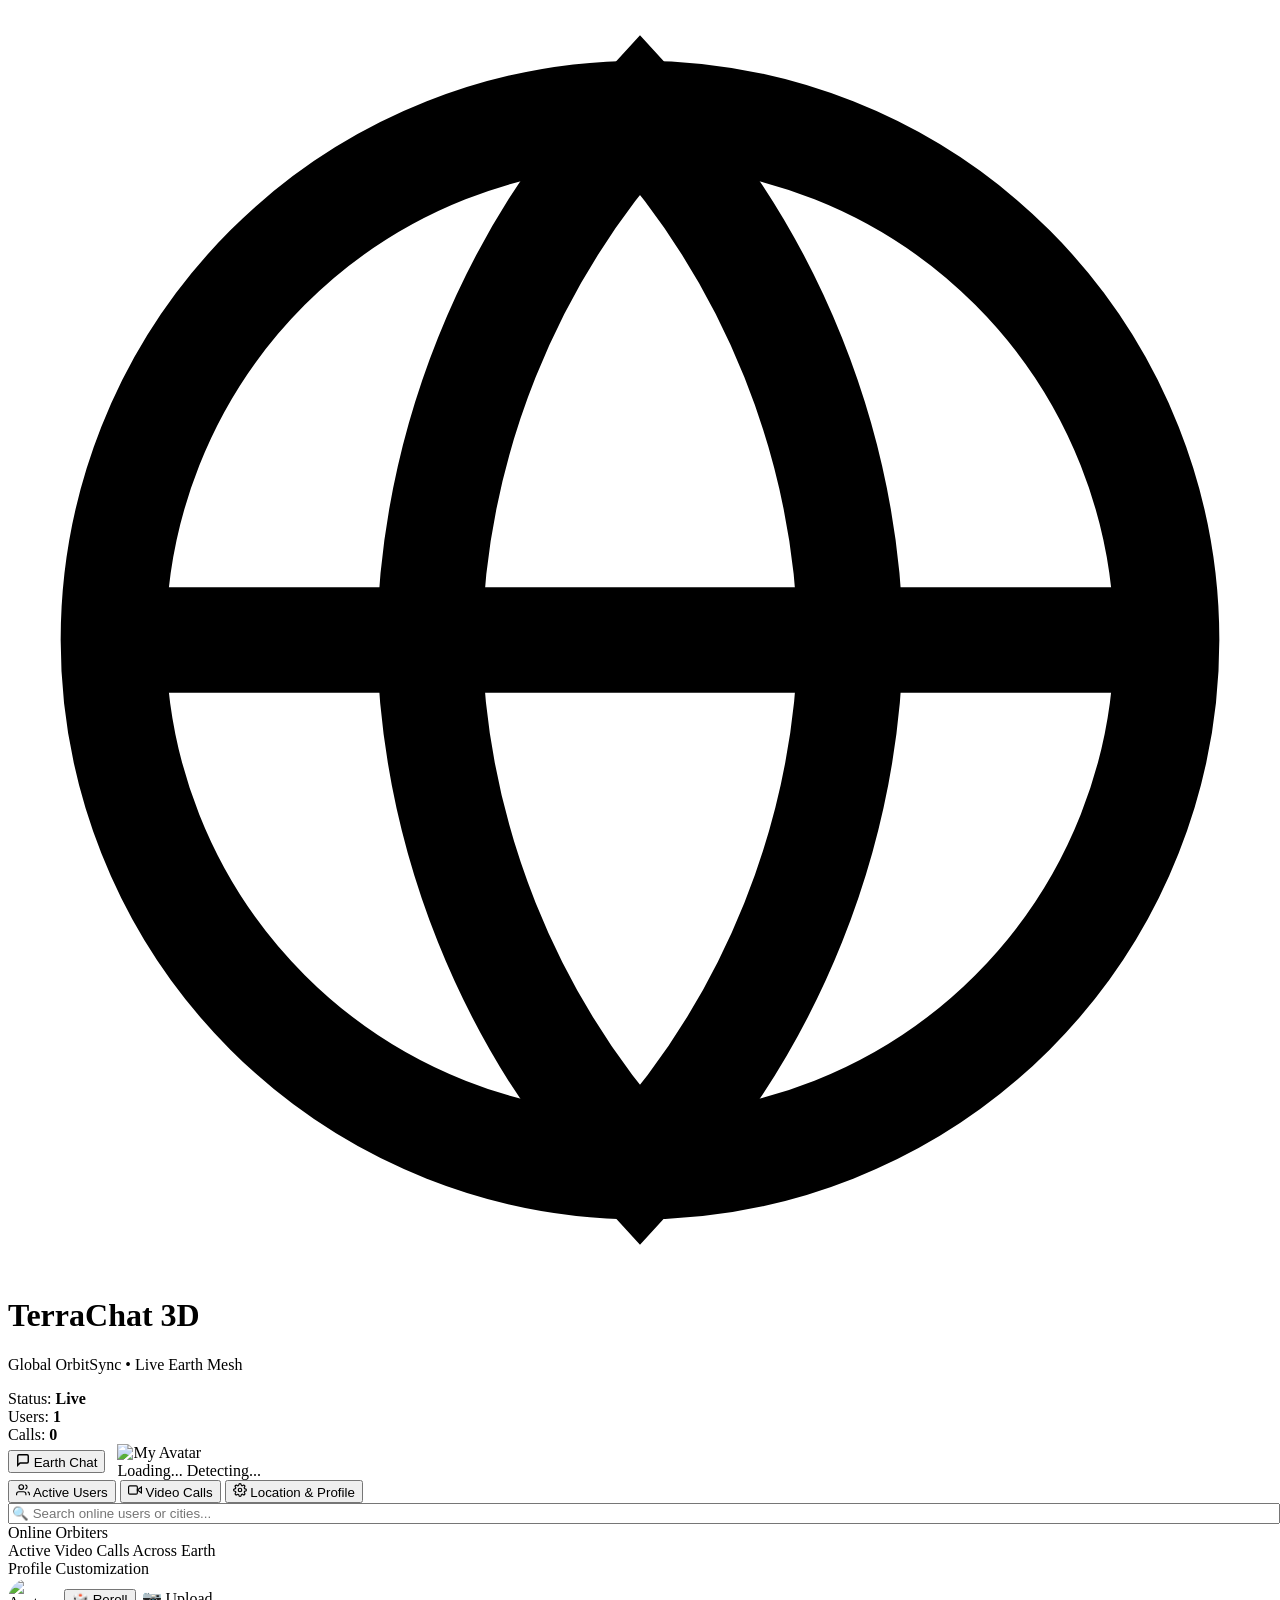
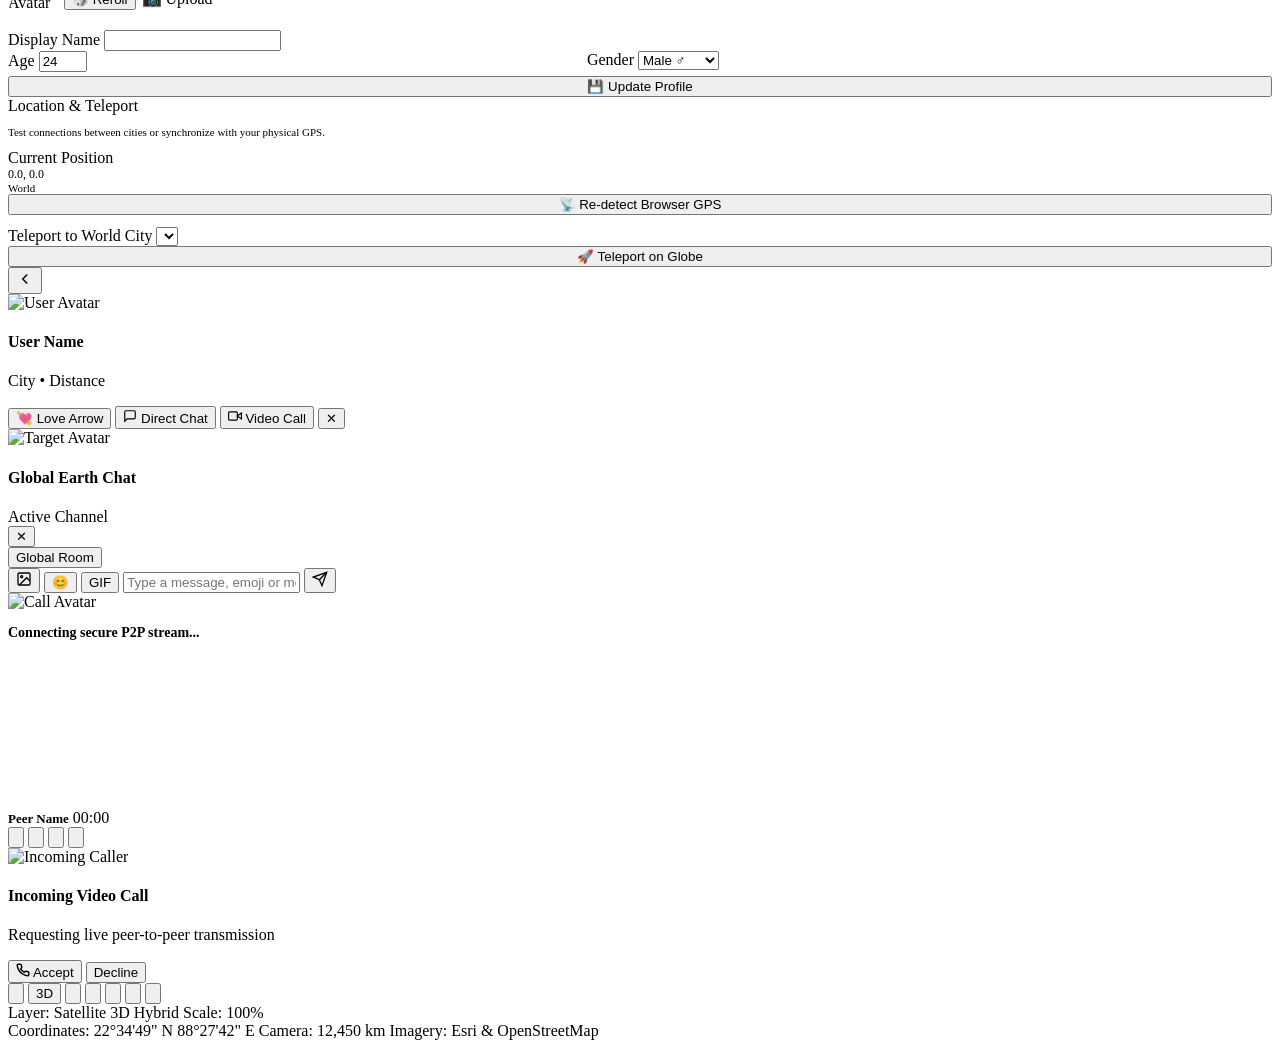
==== commit ef2dc265: "Only show lines during videocall, add 3D flying letter for messages, and remove lines from cupid arr" ====
--- a/src/main/resources/templates/index.html
+++ b/src/main/resources/templates/index.html
@@ -15,7 +15,7 @@
   <link rel="stylesheet" href="https://unpkg.com/maplibre-gl@5.1.0/dist/maplibre-gl.css">
 
   <!-- App Stylesheet -->
-  <link rel="stylesheet" th:href="@{/css/app.css?v=love10}" href="/css/app.css?v=love10">
+  <link rel="stylesheet" th:href="@{/css/app.css?v=letter1}" href="/css/app.css?v=letter1">
 </head>
 <body>
 
@@ -54,9 +54,9 @@
           <div class="stat-indicator live"></div>
           <span>Users: <strong id="count-online-users" class="stat-value" th:text="${totalUsers}">1</strong></span>
         </div>
-        <div class="stat-pill" title="Active 3D Connection Arcs">
+        <div class="stat-pill" title="Live Video Calls on Earth">
           <div class="stat-indicator arcs"></div>
-          <span>Arcs: <strong id="count-active-links" class="stat-value" th:text="${totalLinks}">0</strong></span>
+          <span>Calls: <strong id="count-active-links" class="stat-value" th:text="${totalLinks}">0</strong></span>
         </div>
       </div>
 
@@ -94,13 +94,10 @@
         </button>
         <button class="sidebar-tab" data-tab="tab-links">
           <svg width="14" height="14" viewBox="0 0 24 24" fill="none" stroke="currentColor" stroke-width="2">
-            <circle cx="18" cy="5" r="3"></circle>
-            <circle cx="6" cy="12" r="3"></circle>
-            <circle cx="18" cy="19" r="3"></circle>
-            <line x1="8.59" y1="13.51" x2="15.42" y2="17.49"></line>
-            <line x1="15.41" y1="6.51" x2="8.59" y2="10.49"></line>
-          </svg>
-          3D Arcs
+            <polygon points="23 7 16 12 23 17 23 7"></polygon>
+            <rect x="1" y="5" width="15" height="14" rx="2" ry="2"></rect>
+          </svg>
+          Video Calls
         </button>
         <button class="sidebar-tab" data-tab="tab-profile">
           <svg width="14" height="14" viewBox="0 0 24 24" fill="none" stroke="currentColor" stroke-width="2">
@@ -122,9 +119,9 @@
         </div>
       </div>
 
-      <!-- TAB 2: Active 3D Arcs (Links) -->
+      <!-- TAB 2: Active Video Calls (Lines) -->
       <div class="tab-content" id="tab-links">
-        <div class="section-title">Connected Channels Across Earth</div>
+        <div class="section-title">Active Video Calls Across Earth</div>
         <div id="link-list-container" class="link-list">
           <!-- Populated dynamically via app.js -->
         </div>
@@ -552,11 +549,11 @@
   <script src="https://cdnjs.cloudflare.com/ajax/libs/stomp.js/2.3.3/stomp.min.js"></script>
 
   <!-- Modular Application Scripts -->
-  <script th:src="@{/js/geo-location.js?v=media1}" src="/js/geo-location.js?v=media1"></script>
-  <script th:src="@{/js/globe-manager.js?v=media1}" src="/js/globe-manager.js?v=media1"></script>
-  <script th:src="@{/js/websocket-client.js?v=media1}" src="/js/websocket-client.js?v=media1"></script>
-  <script th:src="@{/js/chat.js?v=media1}" src="/js/chat.js?v=media1"></script>
-  <script th:src="@{/js/webrtc-call.js?v=media1}" src="/js/webrtc-call.js?v=media1"></script>
-  <script th:src="@{/js/app.js?v=media1}" src="/js/app.js?v=media1"></script>
+  <script th:src="@{/js/geo-location.js?v=call3}" src="/js/geo-location.js?v=call3"></script>
+  <script th:src="@{/js/globe-manager.js?v=call3}" src="/js/globe-manager.js?v=call3"></script>
+  <script th:src="@{/js/websocket-client.js?v=call3}" src="/js/websocket-client.js?v=call3"></script>
+  <script th:src="@{/js/chat.js?v=call3}" src="/js/chat.js?v=call3"></script>
+  <script th:src="@{/js/webrtc-call.js?v=call3}" src="/js/webrtc-call.js?v=call3"></script>
+  <script th:src="@{/js/app.js?v=call3}" src="/js/app.js?v=call3"></script>
 </body>
 </html>
